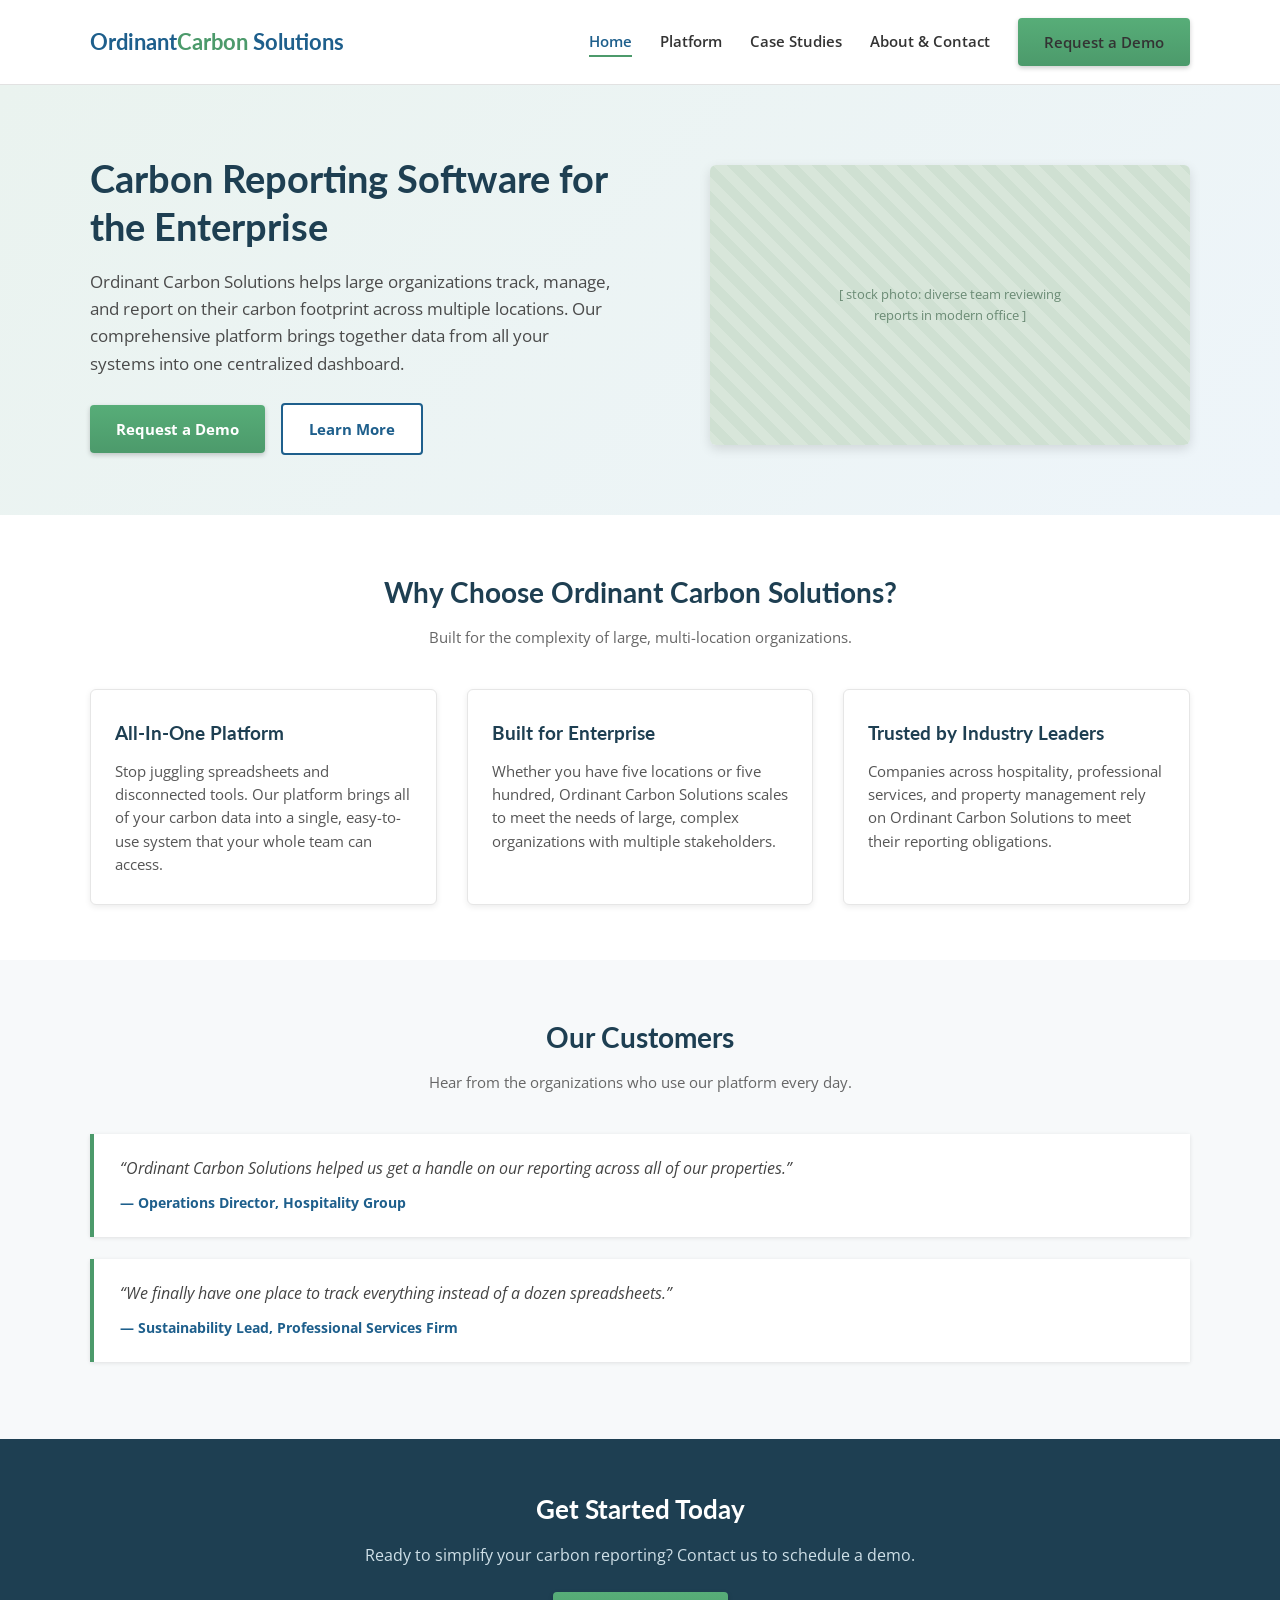
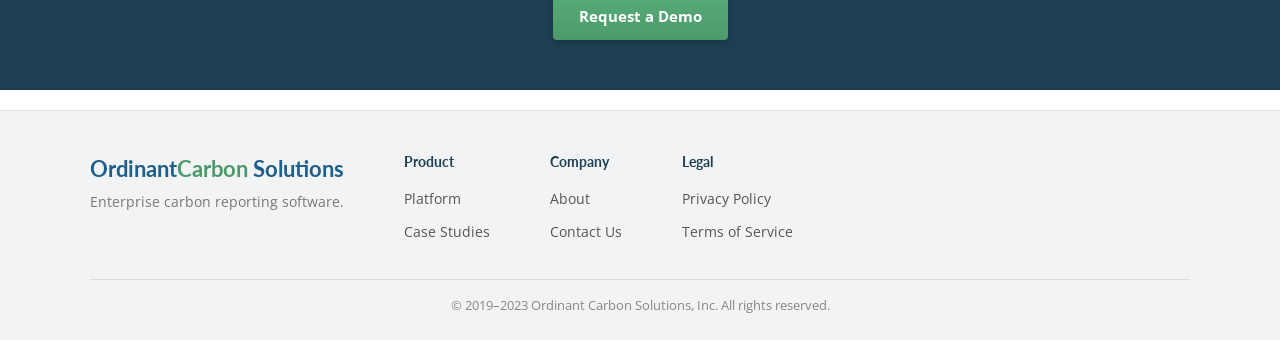
==== index.html @ 0fc3fb1c "Add files via upload" ====
<!DOCTYPE html>
<html lang="en">
<head>
  <meta charset="UTF-8">
  <meta name="viewport" content="width=device-width, initial-scale=1.0">
  <title>Ordinant Carbon Solutions | Enterprise Carbon Reporting Software</title>
  <meta name="description" content="Ordinant Carbon Solutions helps large organizations track, manage, and report on their carbon footprint across multiple locations.">
  <link rel="stylesheet" href="styles.css">
</head>
<body>

  <header class="site-header">
    <div class="container nav-wrap">
      <div class="logo">Ordinant<span>Carbon</span> Solutions</div>
      <nav class="main-nav">
        <ul>
          <li><a href="index.html" class="active">Home</a></li>
          <li><a href="platform.html">Platform</a></li>
          <li><a href="case-studies.html">Case Studies</a></li>
          <li><a href="about.html">About &amp; Contact</a></li>
          <li><a href="about.html#contact" class="btn btn-primary">Request a Demo</a></li>
        </ul>
      </nav>
    </div>
  </header>

  <section class="hero">
    <div class="container hero-inner">
      <div class="hero-copy">
        <h1>Carbon Reporting Software for the Enterprise</h1>
        <p>Ordinant Carbon Solutions helps large organizations track, manage, and report on their carbon footprint across multiple locations. Our comprehensive platform brings together data from all your systems into one centralized dashboard.</p>
        <div class="hero-buttons">
          <a href="about.html#contact" class="btn btn-primary">Request a Demo</a>
          <a href="platform.html" class="btn btn-secondary">Learn More</a>
        </div>
      </div>
      <div class="hero-image-placeholder">
        [ stock photo: diverse team reviewing<br>reports in modern office ]
      </div>
    </div>
  </section>

  <section>
    <div class="container">
      <div class="section-title">
        <h2>Why Choose Ordinant Carbon Solutions?</h2>
        <p>Built for the complexity of large, multi-location organizations.</p>
      </div>
      <div class="three-col">
        <div class="value-card">
          <h3>All-In-One Platform</h3>
          <p>Stop juggling spreadsheets and disconnected tools. Our platform brings all of your carbon data into a single, easy-to-use system that your whole team can access.</p>
        </div>
        <div class="value-card">
          <h3>Built for Enterprise</h3>
          <p>Whether you have five locations or five hundred, Ordinant Carbon Solutions scales to meet the needs of large, complex organizations with multiple stakeholders.</p>
        </div>
        <div class="value-card">
          <h3>Trusted by Industry Leaders</h3>
          <p>Companies across hospitality, professional services, and property management rely on Ordinant Carbon Solutions to meet their reporting obligations.</p>
        </div>
      </div>
    </div>
  </section>

  <section class="alt-bg">
    <div class="container">
      <div class="section-title">
        <h2>Our Customers</h2>
        <p>Hear from the organizations who use our platform every day.</p>
      </div>
      <blockquote class="testimonial">
        &ldquo;Ordinant Carbon Solutions helped us get a handle on our reporting across all of our properties.&rdquo;
        <cite>&mdash; Operations Director, Hospitality Group</cite>
      </blockquote>
      <blockquote class="testimonial">
        &ldquo;We finally have one place to track everything instead of a dozen spreadsheets.&rdquo;
        <cite>&mdash; Sustainability Lead, Professional Services Firm</cite>
      </blockquote>
    </div>
  </section>

  <section class="cta-band">
    <div class="container">
      <h2>Get Started Today</h2>
      <p>Ready to simplify your carbon reporting? Contact us to schedule a demo.</p>
      <a href="about.html#contact" class="btn btn-primary">Request a Demo</a>
    </div>
  </section>

  <footer class="site-footer">
    <div class="container">
      <div class="footer-cols">
        <div class="footer-col footer-brand">
          <div class="logo">Ordinant<span>Carbon</span> Solutions</div>
          <p>Enterprise carbon reporting software.</p>
        </div>
        <div class="footer-col">
          <h4>Product</h4>
          <ul>
            <li><a href="platform.html">Platform</a></li>
            <li><a href="case-studies.html">Case Studies</a></li>
          </ul>
        </div>
        <div class="footer-col">
          <h4>Company</h4>
          <ul>
            <li><a href="about.html">About</a></li>
            <li><a href="about.html#contact">Contact Us</a></li>
          </ul>
        </div>
        <div class="footer-col">
          <h4>Legal</h4>
          <ul>
            <li><a href="#">Privacy Policy</a></li>
            <li><a href="#">Terms of Service</a></li>
          </ul>
        </div>
      </div>
      <div class="footer-bottom">
        &copy; 2019&ndash;2023 Ordinant Carbon Solutions, Inc. All rights reserved.
      </div>
    </div>
  </footer>

</body>
</html>
---- styles.css ----
/* Ordinant Carbon Solutions -- legacy site styles
   Deliberately dated: generic sans stack, conventional palette, drop shadows,
   inconsistent spacing. This is intentional, not an oversight. */

@import url('https://fonts.googleapis.com/css2?family=Open+Sans:wght@400;600;700&family=Lato:wght@400;700&display=swap');

* {
  margin: 0;
  padding: 0;
  box-sizing: border-box;
}

body {
  font-family: 'Open Sans', Arial, sans-serif;
  color: #333333;
  line-height: 1.6;
  background: #ffffff;
}

a {
  color: #1e5f8c;
  text-decoration: none;
}

a:hover {
  text-decoration: underline;
}

.container {
  max-width: 1140px;
  margin: 0 auto;
  padding: 0 20px;
}

/* Header / nav */

header.site-header {
  background: #ffffff;
  border-bottom: 1px solid #e2e2e2;
  box-shadow: 0 2px 4px rgba(0, 0, 0, 0.08);
  padding: 18px 0;
}

.nav-wrap {
  display: flex;
  align-items: center;
  justify-content: space-between;
}

.logo {
  font-family: 'Lato', Arial, sans-serif;
  font-weight: 700;
  font-size: 22px;
  color: #1e5f8c;
}

.logo span {
  color: #4c9a6b;
}

nav.main-nav ul {
  list-style: none;
  display: flex;
  gap: 28px;
  align-items: center;
}

nav.main-nav a {
  color: #333333;
  font-weight: 600;
  font-size: 15px;
}

nav.main-nav a.active {
  color: #1e5f8c;
  border-bottom: 2px solid #4c9a6b;
  padding-bottom: 4px;
}

.btn {
  display: inline-block;
  font-family: 'Open Sans', Arial, sans-serif;
  font-weight: 700;
  font-size: 15px;
  padding: 12px 26px;
  border-radius: 4px;
  cursor: pointer;
  border: none;
}

.btn-primary {
  background: linear-gradient(180deg, #57ad78 0%, #4c9a6b 100%);
  color: #ffffff;
  box-shadow: 0 2px 5px rgba(0, 0, 0, 0.2);
}

.btn-primary:hover {
  background: #438a5d;
  text-decoration: none;
}

.btn-secondary {
  background: #ffffff;
  color: #1e5f8c;
  border: 2px solid #1e5f8c;
}

.btn-secondary:hover {
  background: #f2f7fa;
  text-decoration: none;
}

/* Hero */

.hero {
  background: linear-gradient(135deg, #eaf3ef 0%, #eef5fa 100%);
  padding: 70px 0 60px;
}

.hero-inner {
  display: flex;
  align-items: center;
  gap: 40px;
  flex-wrap: wrap;
}

.hero-copy {
  flex: 1 1 480px;
}

.hero-copy h1 {
  font-family: 'Lato', Arial, sans-serif;
  font-size: 38px;
  font-weight: 700;
  color: #1e3f52;
  margin-bottom: 18px;
  line-height: 1.25;
}

.hero-copy p {
  font-size: 17px;
  color: #4a4a4a;
  margin-bottom: 26px;
  max-width: 520px;
}

.hero-buttons .btn {
  margin-right: 12px;
}

.hero-image-placeholder {
  flex: 1 1 380px;
  min-height: 280px;
  background: repeating-linear-gradient(
    45deg,
    #d8e6da,
    #d8e6da 10px,
    #cfe0d2 10px,
    #cfe0d2 20px
  );
  border-radius: 6px;
  box-shadow: 0 4px 12px rgba(0, 0, 0, 0.12);
  display: flex;
  align-items: center;
  justify-content: center;
  color: #6b8b75;
  font-size: 13px;
  font-family: 'Open Sans', Arial, sans-serif;
  text-align: center;
  padding: 20px;
}

/* Generic sections */

section {
  padding: 55px 0;
}

section.alt-bg {
  background: #f7f9fa;
}

.section-title {
  text-align: center;
  margin-bottom: 40px;
}

.section-title h2 {
  font-family: 'Lato', Arial, sans-serif;
  font-size: 28px;
  font-weight: 700;
  color: #1e3f52;
  margin-bottom: 10px;
}

.section-title p {
  color: #666666;
  font-size: 15px;
}

/* Three-column value props */

.three-col {
  display: flex;
  gap: 30px;
  flex-wrap: wrap;
}

.value-card {
  flex: 1 1 300px;
  background: #ffffff;
  border: 1px solid #e6e6e6;
  border-radius: 6px;
  box-shadow: 0 2px 6px rgba(0, 0, 0, 0.08);
  padding: 28px 24px;
}

.value-card h3 {
  font-family: 'Lato', Arial, sans-serif;
  font-size: 19px;
  color: #1e3f52;
  margin-bottom: 12px;
}

.value-card p {
  font-size: 14.5px;
  color: #555555;
}

/* Testimonial block */

.testimonial {
  background: #ffffff;
  border-left: 4px solid #4c9a6b;
  box-shadow: 0 1px 4px rgba(0, 0, 0, 0.1);
  padding: 22px 26px;
  margin-bottom: 22px;
  font-style: italic;
  color: #444444;
}

.testimonial cite {
  display: block;
  margin-top: 12px;
  font-style: normal;
  font-weight: 700;
  font-size: 13.5px;
  color: #1e5f8c;
}

/* CTA band */

.cta-band {
  background: #1e3f52;
  color: #ffffff;
  text-align: center;
  padding: 50px 0;
}

.cta-band h2 {
  font-family: 'Lato', Arial, sans-serif;
  font-size: 26px;
  margin-bottom: 12px;
}

.cta-band p {
  margin-bottom: 24px;
  color: #cfe0e8;
}

/* Feature list (Platform page) */

.feature-list {
  list-style: none;
  max-width: 720px;
  margin: 0 auto;
}

.feature-list li {
  padding: 14px 0 14px 30px;
  border-bottom: 1px solid #e6e6e6;
  position: relative;
  font-size: 15.5px;
  color: #444444;
}

.feature-list li::before {
  content: "\2713";
  position: absolute;
  left: 0;
  color: #4c9a6b;
  font-weight: 700;
}

/* Case study blocks */

.case-study-block {
  background: #ffffff;
  border: 1px solid #e6e6e6;
  box-shadow: 0 2px 6px rgba(0, 0, 0, 0.08);
  padding: 26px 28px;
  margin-bottom: 24px;
  border-radius: 4px;
}

.case-study-block h3 {
  font-family: 'Lato', Arial, sans-serif;
  font-size: 19px;
  color: #1e3f52;
  margin-bottom: 10px;
}

.case-study-block p {
  font-size: 15px;
  color: #555555;
}

/* Contact form */

.contact-layout {
  display: flex;
  gap: 40px;
  flex-wrap: wrap;
}

.contact-form {
  flex: 1 1 420px;
  background: #ffffff;
  border: 1px solid #e6e6e6;
  box-shadow: 0 2px 6px rgba(0, 0, 0, 0.08);
  padding: 30px;
  border-radius: 4px;
}

.contact-form label {
  display: block;
  font-weight: 700;
  font-size: 13.5px;
  color: #333333;
  margin-bottom: 6px;
  margin-top: 16px;
}

.contact-form input,
.contact-form textarea {
  width: 100%;
  padding: 10px 12px;
  border: 1px solid #cccccc;
  border-radius: 3px;
  font-family: 'Open Sans', Arial, sans-serif;
  font-size: 14.5px;
}

.contact-form textarea {
  min-height: 110px;
  resize: vertical;
}

.contact-form .btn {
  margin-top: 20px;
}

.contact-details {
  flex: 1 1 320px;
  padding-top: 10px;
}

.contact-details h3 {
  font-family: 'Lato', Arial, sans-serif;
  font-size: 19px;
  color: #1e3f52;
  margin-bottom: 12px;
}

.contact-details p {
  font-size: 15px;
  color: #555555;
  margin-bottom: 10px;
}

/* Footer */

footer.site-footer {
  background: #f1f3f4;
  border-top: 1px solid #e2e2e2;
  padding: 40px 0 24px;
  margin-top: 20px;
}

.footer-cols {
  display: flex;
  gap: 60px;
  flex-wrap: wrap;
  margin-bottom: 26px;
}

.footer-col h4 {
  font-family: 'Lato', Arial, sans-serif;
  font-size: 14px;
  color: #1e3f52;
  margin-bottom: 12px;
}

.footer-col ul {
  list-style: none;
}

.footer-col li {
  margin-bottom: 8px;
}

.footer-col a {
  color: #555555;
  font-size: 14px;
}

.footer-brand p {
  font-size: 13.5px;
  color: #777777;
  margin-top: 6px;
  max-width: 280px;
}

.footer-bottom {
  border-top: 1px solid #dddddd;
  padding-top: 16px;
  font-size: 12.5px;
  color: #888888;
  text-align: center;
}

@media (max-width: 700px) {
  .hero-inner,
  .contact-layout {
    flex-direction: column;
  }

  nav.main-nav ul {
    gap: 16px;
    flex-wrap: wrap;
  }

  .hero-copy h1 {
    font-size: 28px;
  }
}
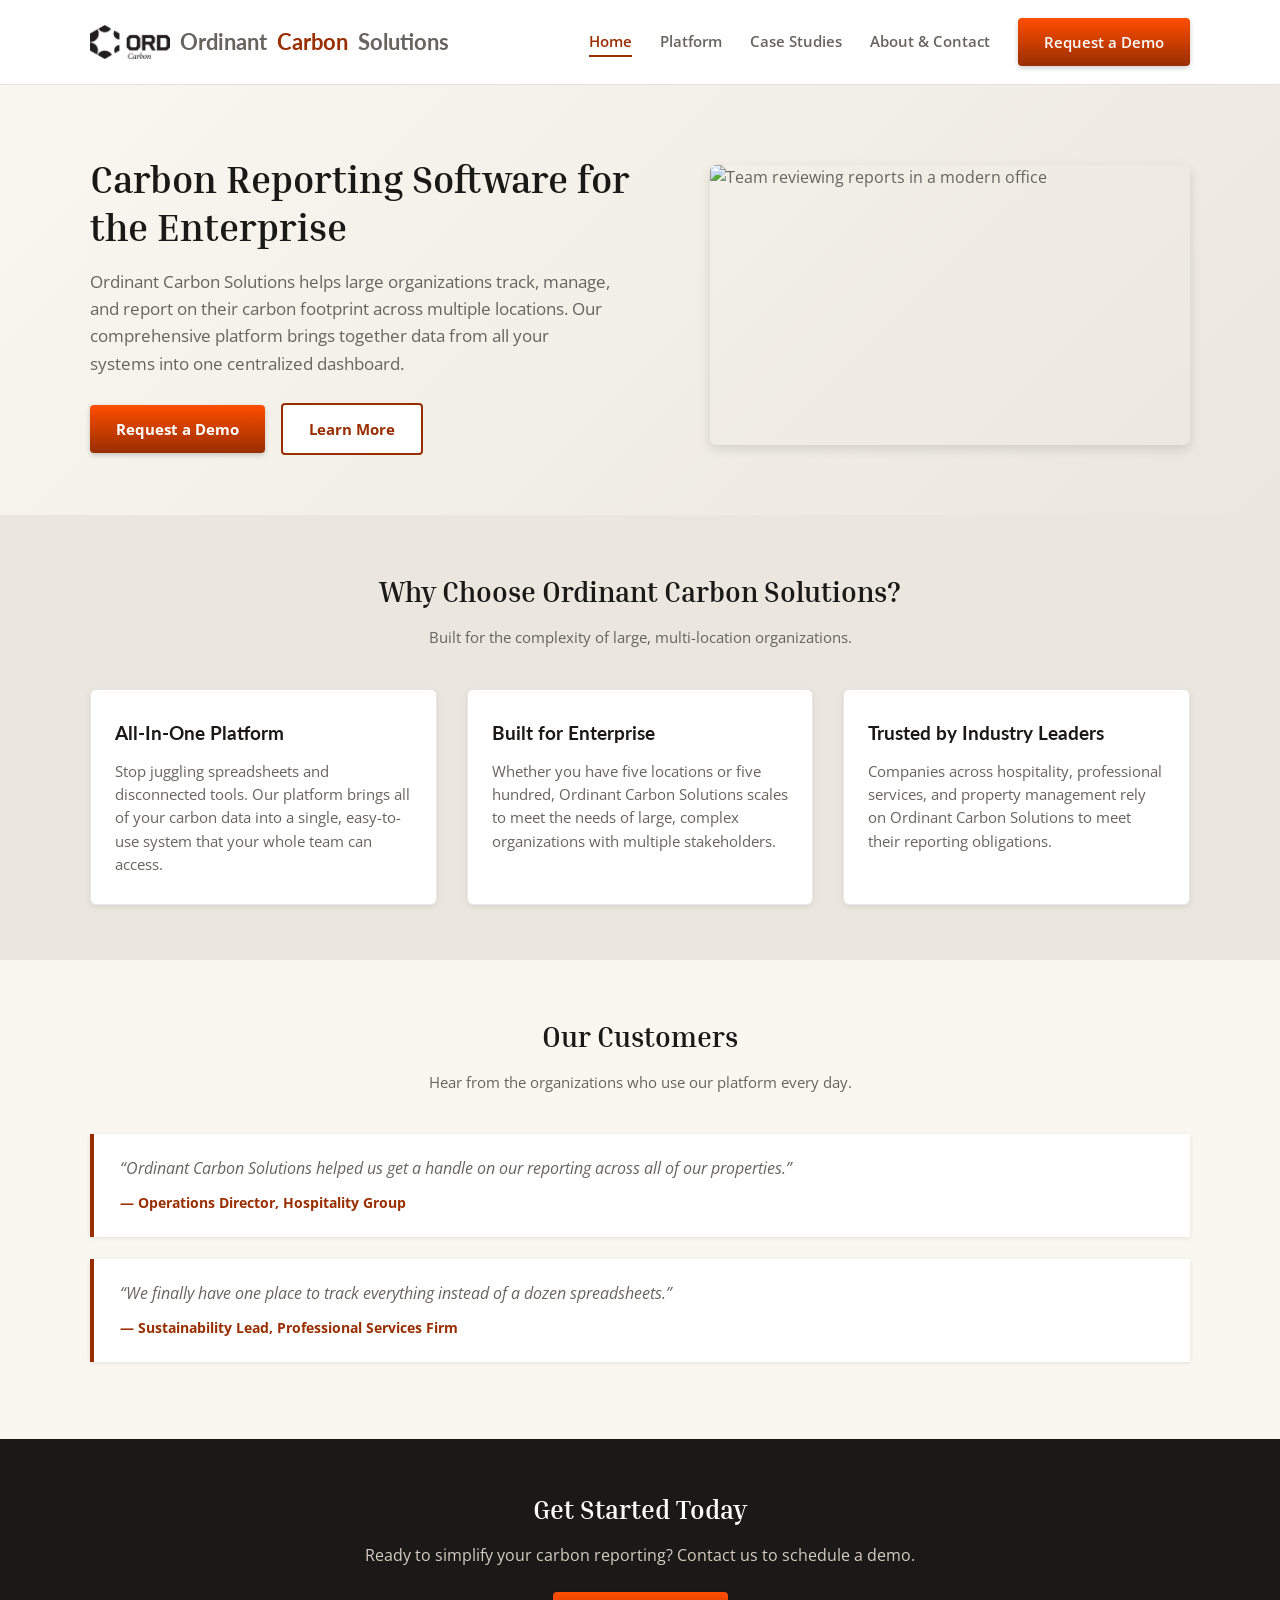
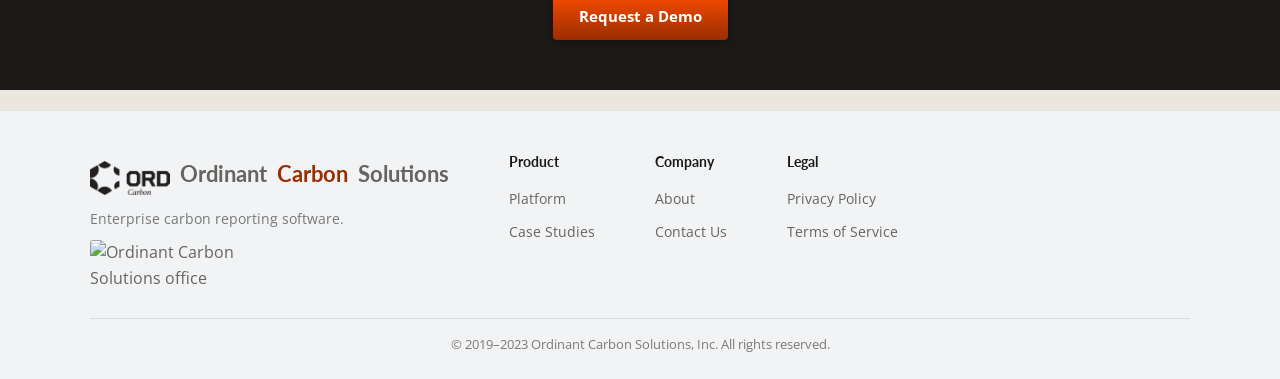
==== commit 135d5738: "Add files via upload" ====
--- a/index.html
+++ b/index.html
@@ -11,7 +11,7 @@
 
   <header class="site-header">
     <div class="container nav-wrap">
-      <div class="logo">Ordinant<span>Carbon</span> Solutions</div>
+      <div class="logo"><img src="ord-logo.png" alt="Ordinant Carbon Solutions logo">Ordinant<span>Carbon</span> Solutions</div>
       <nav class="main-nav">
         <ul>
           <li><a href="index.html" class="active">Home</a></li>
@@ -35,7 +35,7 @@
         </div>
       </div>
       <div class="hero-image-placeholder">
-        [ stock photo: diverse team reviewing<br>reports in modern office ]
+        <img src="img-home-hero.jpg" alt="Team reviewing reports in a modern office">
       </div>
     </div>
   </section>
@@ -92,8 +92,9 @@
     <div class="container">
       <div class="footer-cols">
         <div class="footer-col footer-brand">
-          <div class="logo">Ordinant<span>Carbon</span> Solutions</div>
+          <div class="logo"><img src="ord-logo.png" alt="Ordinant Carbon Solutions logo">Ordinant<span>Carbon</span> Solutions</div>
           <p>Enterprise carbon reporting software.</p>
+          <img src="img-footer.jpg" alt="Ordinant Carbon Solutions office">
         </div>
         <div class="footer-col">
           <h4>Product</h4>
--- a/styles.css
+++ b/styles.css
@@ -2,7 +2,7 @@
    Deliberately dated: generic sans stack, conventional palette, drop shadows,
    inconsistent spacing. This is intentional, not an oversight. */
 
-@import url('https://fonts.googleapis.com/css2?family=Open+Sans:wght@400;600;700&family=Lato:wght@400;700&display=swap');
+@import url('https://fonts.googleapis.com/css2?family=Inria+Serif:wght@300&family=Open+Sans:wght@400;600;700&family=Lato:wght@400;700&display=swap');
 
 * {
   margin: 0;
@@ -12,13 +12,13 @@
 
 body {
   font-family: 'Open Sans', Arial, sans-serif;
-  color: #333333;
+  color: #66645f;
   line-height: 1.6;
-  background: #ffffff;
+  background: #ebe7de;
 }
 
 a {
-  color: #1e5f8c;
+  color: #992e00;
   text-decoration: none;
 }
 
@@ -51,11 +51,19 @@
   font-family: 'Lato', Arial, sans-serif;
   font-weight: 700;
   font-size: 22px;
-  color: #1e5f8c;
+  color: #66645f;
+  display: inline-flex;
+  align-items: center;
+  gap: 10px;
+}
+
+.logo img {
+  height: 34px;
+  display: block;
 }
 
 .logo span {
-  color: #4c9a6b;
+  color: #992e00;
 }
 
 nav.main-nav ul {
@@ -66,15 +74,19 @@
 }
 
 nav.main-nav a {
-  color: #333333;
+  color: #66645f;
   font-weight: 600;
   font-size: 15px;
 }
 
 nav.main-nav a.active {
-  color: #1e5f8c;
-  border-bottom: 2px solid #4c9a6b;
+  color: #992e00;
+  border-bottom: 2px solid #992e00;
   padding-bottom: 4px;
+}
+
+nav.main-nav a.btn-primary {
+  color: #ffffff;
 }
 
 .btn {
@@ -89,31 +101,31 @@
 }
 
 .btn-primary {
-  background: linear-gradient(180deg, #57ad78 0%, #4c9a6b 100%);
+  background: linear-gradient(180deg, #ff4d00 0%, #992e00 100%);
   color: #ffffff;
   box-shadow: 0 2px 5px rgba(0, 0, 0, 0.2);
 }
 
 .btn-primary:hover {
-  background: #438a5d;
+  background: #7a2600;
   text-decoration: none;
 }
 
 .btn-secondary {
   background: #ffffff;
-  color: #1e5f8c;
-  border: 2px solid #1e5f8c;
+  color: #992e00;
+  border: 2px solid #992e00;
 }
 
 .btn-secondary:hover {
-  background: #f2f7fa;
+  background: #faf7f0;
   text-decoration: none;
 }
 
 /* Hero */
 
 .hero {
-  background: linear-gradient(135deg, #eaf3ef 0%, #eef5fa 100%);
+  background: linear-gradient(135deg, #faf7f0 0%, #ebe7de 100%);
   padding: 70px 0 60px;
 }
 
@@ -129,17 +141,17 @@
 }
 
 .hero-copy h1 {
-  font-family: 'Lato', Arial, sans-serif;
+  font-family: 'Inria Serif', Georgia, serif;
   font-size: 38px;
   font-weight: 700;
-  color: #1e3f52;
+  color: #1a1917;
   margin-bottom: 18px;
   line-height: 1.25;
 }
 
 .hero-copy p {
   font-size: 17px;
-  color: #4a4a4a;
+  color: #66645f;
   margin-bottom: 26px;
   max-width: 520px;
 }
@@ -151,23 +163,58 @@
 .hero-image-placeholder {
   flex: 1 1 380px;
   min-height: 280px;
-  background: repeating-linear-gradient(
-    45deg,
-    #d8e6da,
-    #d8e6da 10px,
-    #cfe0d2 10px,
-    #cfe0d2 20px
-  );
   border-radius: 6px;
   box-shadow: 0 4px 12px rgba(0, 0, 0, 0.12);
-  display: flex;
-  align-items: center;
+  overflow: hidden;
+}
+
+.hero-image-placeholder img {
+  width: 100%;
+  height: 100%;
+  object-fit: cover;
+  display: block;
+}
+
+.footer-brand img {
+  max-width: 150px;
+  margin-top: 10px;
+  border-radius: 3px;
+  display: block;
+}
+
+.team-grid {
+  display: flex;
+  gap: 30px;
+  flex-wrap: wrap;
   justify-content: center;
-  color: #6b8b75;
+  margin-top: 30px;
+}
+
+.team-card {
+  flex: 1 1 200px;
+  max-width: 220px;
+  text-align: center;
+}
+
+.team-card img {
+  width: 130px;
+  height: 130px;
+  border-radius: 50%;
+  object-fit: cover;
+  box-shadow: 0 2px 6px rgba(0, 0, 0, 0.12);
+  margin-bottom: 14px;
+}
+
+.team-card h4 {
+  font-family: 'Lato', Arial, sans-serif;
+  font-size: 16px;
+  color: #1a1917;
+  margin-bottom: 3px;
+}
+
+.team-card p {
   font-size: 13px;
-  font-family: 'Open Sans', Arial, sans-serif;
-  text-align: center;
-  padding: 20px;
+  color: #66645f;
 }
 
 /* Generic sections */
@@ -177,7 +224,7 @@
 }
 
 section.alt-bg {
-  background: #f7f9fa;
+  background: #faf7f0;
 }
 
 .section-title {
@@ -186,15 +233,15 @@
 }
 
 .section-title h2 {
-  font-family: 'Lato', Arial, sans-serif;
+  font-family: 'Inria Serif', Georgia, serif;
   font-size: 28px;
   font-weight: 700;
-  color: #1e3f52;
+  color: #1a1917;
   margin-bottom: 10px;
 }
 
 .section-title p {
-  color: #666666;
+  color: #66645f;
   font-size: 15px;
 }
 
@@ -218,25 +265,25 @@
 .value-card h3 {
   font-family: 'Lato', Arial, sans-serif;
   font-size: 19px;
-  color: #1e3f52;
+  color: #1a1917;
   margin-bottom: 12px;
 }
 
 .value-card p {
   font-size: 14.5px;
-  color: #555555;
+  color: #66645f;
 }
 
 /* Testimonial block */
 
 .testimonial {
   background: #ffffff;
-  border-left: 4px solid #4c9a6b;
+  border-left: 4px solid #992e00;
   box-shadow: 0 1px 4px rgba(0, 0, 0, 0.1);
   padding: 22px 26px;
   margin-bottom: 22px;
   font-style: italic;
-  color: #444444;
+  color: #66645f;
 }
 
 .testimonial cite {
@@ -245,27 +292,27 @@
   font-style: normal;
   font-weight: 700;
   font-size: 13.5px;
-  color: #1e5f8c;
+  color: #992e00;
 }
 
 /* CTA band */
 
 .cta-band {
-  background: #1e3f52;
+  background: #1a1917;
   color: #ffffff;
   text-align: center;
   padding: 50px 0;
 }
 
 .cta-band h2 {
-  font-family: 'Lato', Arial, sans-serif;
+  font-family: 'Inria Serif', Georgia, serif;
   font-size: 26px;
   margin-bottom: 12px;
 }
 
 .cta-band p {
   margin-bottom: 24px;
-  color: #cfe0e8;
+  color: #d4cdc0;
 }
 
 /* Feature list (Platform page) */
@@ -281,15 +328,88 @@
   border-bottom: 1px solid #e6e6e6;
   position: relative;
   font-size: 15.5px;
-  color: #444444;
+  color: #66645f;
 }
 
 .feature-list li::before {
   content: "\2713";
   position: absolute;
   left: 0;
-  color: #4c9a6b;
-  font-weight: 700;
+  color: #992e00;
+  font-weight: 700;
+}
+
+.sector-filter {
+  display: flex;
+  gap: 10px;
+  flex-wrap: wrap;
+  align-items: center;
+  padding: 18px 0;
+  border-bottom: 1px solid #e6e6e6;
+  margin-bottom: 30px;
+  font-size: 13.5px;
+  color: #66645f;
+}
+
+.sector-filter .filter-btn {
+  padding: 6px 14px;
+  border: 1px solid #d8d8d8;
+  border-radius: 20px;
+  background: #ffffff;
+  color: #66645f;
+  font-size: 13px;
+}
+
+.sector-filter .filter-btn.active {
+  background: #992e00;
+  color: #ffffff;
+  border-color: #992e00;
+}
+
+.case-study-grid {
+  display: flex;
+  flex-wrap: wrap;
+  gap: 24px;
+}
+
+.case-study-card-full {
+  flex: 1 1 45%;
+  min-width: 320px;
+  background: #ffffff;
+  border: 1px solid #e6e6e6;
+  box-shadow: 0 2px 6px rgba(0, 0, 0, 0.08);
+  border-radius: 4px;
+  padding: 26px 28px;
+}
+
+.case-study-card-full .sector-tag {
+  display: inline-block;
+  background: #f1f3f4;
+  color: #66645f;
+  font-size: 11.5px;
+  text-transform: uppercase;
+  letter-spacing: 0.5px;
+  padding: 4px 10px;
+  border-radius: 3px;
+  margin-bottom: 14px;
+}
+
+.case-study-card-full p.quote {
+  font-size: 16px;
+  color: #66645f;
+  margin-bottom: 16px;
+  line-height: 1.5;
+}
+
+.case-study-card-full .role {
+  font-weight: 700;
+  font-size: 14px;
+  color: #1a1917;
+}
+
+.case-study-card-full .org {
+  font-size: 13.5px;
+  color: #7d7a73;
 }
 
 /* Case study blocks */
@@ -306,13 +426,13 @@
 .case-study-block h3 {
   font-family: 'Lato', Arial, sans-serif;
   font-size: 19px;
-  color: #1e3f52;
+  color: #1a1917;
   margin-bottom: 10px;
 }
 
 .case-study-block p {
   font-size: 15px;
-  color: #555555;
+  color: #66645f;
 }
 
 /* Contact form */
@@ -336,9 +456,51 @@
   display: block;
   font-weight: 700;
   font-size: 13.5px;
-  color: #333333;
+  color: #66645f;
   margin-bottom: 6px;
   margin-top: 16px;
+}
+
+.form-row {
+  display: flex;
+  gap: 16px;
+}
+
+.form-row > div {
+  flex: 1 1 0;
+}
+
+.contact-form select {
+  width: 100%;
+  padding: 10px 12px;
+  border: 1px solid #cccccc;
+  border-radius: 3px;
+  font-family: 'Open Sans', Arial, sans-serif;
+  font-size: 14.5px;
+  background: #ffffff;
+}
+
+.form-fine-print {
+  font-size: 12.5px;
+  color: #7d7a73;
+  margin-top: 14px;
+  line-height: 1.5;
+}
+
+.contact-details ul {
+  list-style: none;
+  margin-top: 4px;
+}
+
+.contact-details li {
+  margin-bottom: 22px;
+}
+
+.contact-details li strong {
+  display: block;
+  font-size: 14px;
+  color: #1a1917;
+  margin-bottom: 4px;
 }
 
 .contact-form input,
@@ -368,14 +530,139 @@
 .contact-details h3 {
   font-family: 'Lato', Arial, sans-serif;
   font-size: 19px;
-  color: #1e3f52;
+  color: #1a1917;
   margin-bottom: 12px;
 }
 
 .contact-details p {
   font-size: 15px;
-  color: #555555;
+  color: #66645f;
   margin-bottom: 10px;
+}
+
+.figure-list-row {
+  display: flex;
+  gap: 40px;
+  align-items: flex-start;
+  flex-wrap: wrap;
+}
+
+.figure-panel {
+  flex: 1 1 480px;
+  border: 1px solid #d4cdc0;
+  border-radius: 4px;
+  background: #faf7f0;
+  padding: 20px;
+}
+
+.figure-panel .figcaption {
+  font-size: 12px;
+  letter-spacing: 0.5px;
+  text-transform: uppercase;
+  color: #7d7a73;
+  margin-bottom: 16px;
+  font-family: 'Open Sans', Arial, sans-serif;
+}
+
+.list-panel {
+  flex: 1 1 340px;
+  padding-top: 6px;
+}
+
+/* Platform page: simplified renditions of the redesign's data visuals */
+
+.simple-stats {
+  display: flex;
+  gap: 24px;
+  flex-wrap: wrap;
+  margin-bottom: 20px;
+}
+
+.simple-stats div {
+  flex: 1 1 140px;
+  background: #ffffff;
+  border: 1px solid #e6e6e6;
+  box-shadow: 0 2px 6px rgba(0, 0, 0, 0.08);
+  border-radius: 4px;
+  padding: 16px;
+  text-align: center;
+}
+
+.simple-stats .stat-number {
+  display: block;
+  font-family: 'Lato', Arial, sans-serif;
+  font-size: 26px;
+  font-weight: 700;
+  color: #1a1917;
+}
+
+.simple-stats .stat-label {
+  display: block;
+  font-size: 13px;
+  color: #66645f;
+  margin-top: 4px;
+}
+
+.steps-list {
+  list-style: none;
+  counter-reset: step-counter;
+  max-width: 700px;
+  margin: 0 auto 20px;
+}
+
+.steps-list li {
+  counter-increment: step-counter;
+  padding: 12px 0 12px 42px;
+  border-bottom: 1px solid #e6e6e6;
+  position: relative;
+  font-size: 15px;
+  color: #66645f;
+}
+
+.steps-list li::before {
+  content: counter(step-counter);
+  position: absolute;
+  left: 0;
+  top: 10px;
+  width: 24px;
+  height: 24px;
+  background: #992e00;
+  color: #ffffff;
+  border-radius: 50%;
+  font-size: 13px;
+  font-weight: 700;
+  text-align: center;
+  line-height: 24px;
+}
+
+.systems-cols {
+  display: flex;
+  gap: 40px;
+  flex-wrap: wrap;
+  max-width: 700px;
+  margin: 0 auto;
+}
+
+.systems-cols div {
+  flex: 1 1 260px;
+}
+
+.systems-cols h4 {
+  font-family: 'Lato', Arial, sans-serif;
+  font-size: 15px;
+  color: #1a1917;
+  margin-bottom: 8px;
+}
+
+.systems-cols ul {
+  list-style: disc;
+  padding-left: 20px;
+  color: #66645f;
+  font-size: 14.5px;
+}
+
+.systems-cols li {
+  margin-bottom: 6px;
 }
 
 /* Footer */
@@ -397,7 +684,7 @@
 .footer-col h4 {
   font-family: 'Lato', Arial, sans-serif;
   font-size: 14px;
-  color: #1e3f52;
+  color: #1a1917;
   margin-bottom: 12px;
 }
 
@@ -410,7 +697,7 @@
 }
 
 .footer-col a {
-  color: #555555;
+  color: #66645f;
   font-size: 14px;
 }
 
@@ -425,7 +712,7 @@
   border-top: 1px solid #dddddd;
   padding-top: 16px;
   font-size: 12.5px;
-  color: #888888;
+  color: #7d7a73;
   text-align: center;
 }
 
